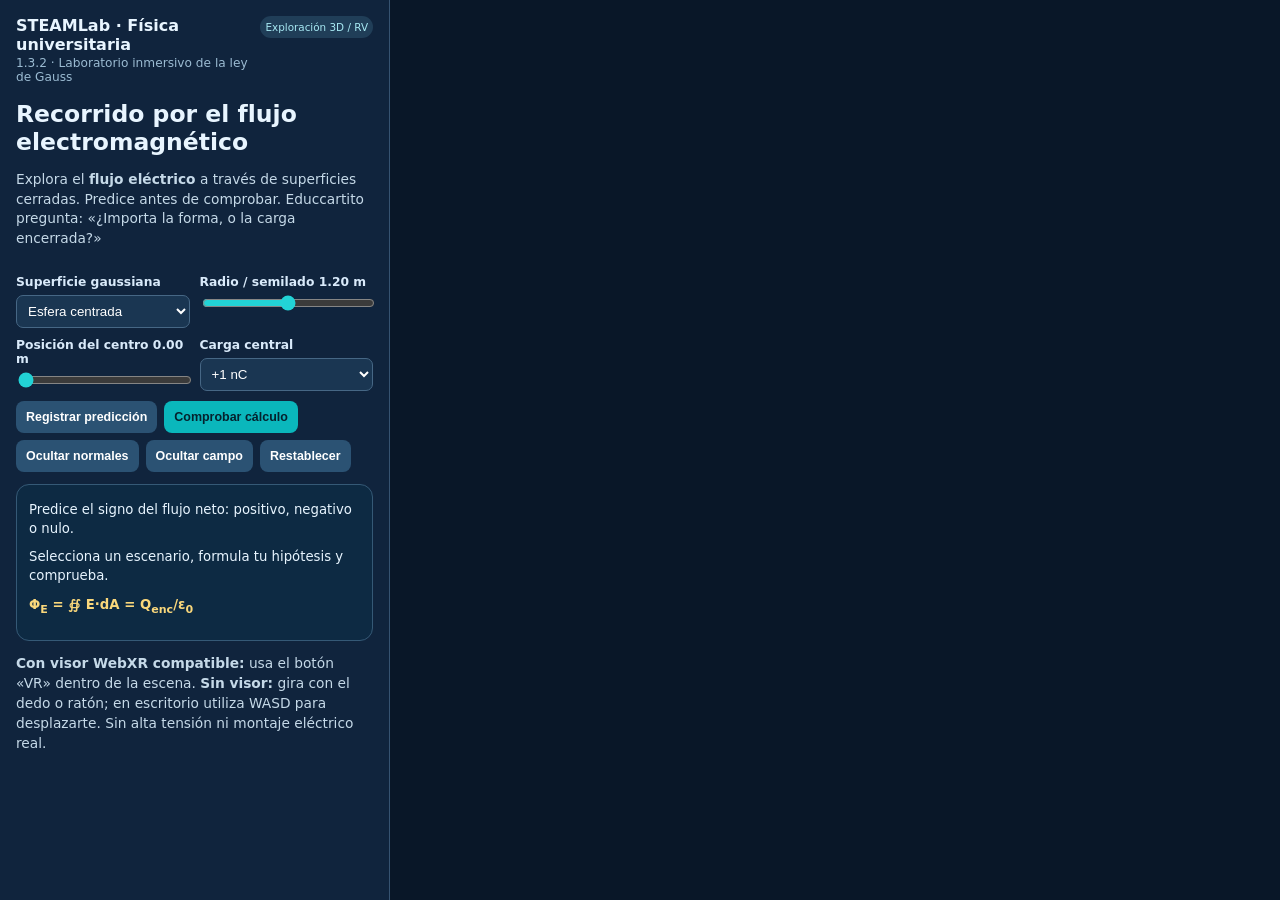
==== index.html @ 72cfc0a8 "Add files via upload" ====
<!doctype html><html lang="es"><head><meta charset="utf-8"><meta name="viewport" content="width=device-width,initial-scale=1,viewport-fit=cover"><meta name="theme-color" content="#08182c"><title>STEAMLab RV · Laboratorio del flujo eléctrico</title><link rel="stylesheet" href="./estilo.css"><script src="https://aframe.io/releases/1.7.1/aframe.min.js"></script><script defer src="./laboratorio.js"></script></head>
<body>
<div id="ui"><header><div><strong>STEAMLab · Física universitaria</strong><small>1.3.2 · Laboratorio inmersivo de la ley de Gauss</small></div><span id="tipo">Exploración 3D / RV</span></header><section class="intro"><h1>Recorrido por el flujo electromagnético</h1><p>Explora el <b>flujo eléctrico</b> a través de superficies cerradas. Predice antes de comprobar. Educcartito pregunta: «¿Importa la forma, o la carga encerrada?»</p></section><section class="controls" aria-label="Configuración del experimento"><label>Superficie gaussiana<select id="forma"><option value="esfera">Esfera centrada</option><option value="cubo">Cubo centrado</option><option value="desplazada">Esfera desplazada</option></select></label><label>Radio / semilado <output id="radOut">1.20</output> m<input id="radio" type="range" min="0.70" max="1.70" value="1.20" step="0.05"></label><label>Posición del centro <output id="desOut">0.00</output> m<input id="desplaz" type="range" min="0" max="2.40" value="0" step="0.1"></label><label>Carga central<select id="carga"><option value="1">+1 nC</option><option value="-1">−1 nC</option><option value="0">Sin carga</option></select></label><div class="actions"><button id="predice">Registrar predicción</button><button id="verifica">Comprobar cálculo</button><button id="normales">Ocultar normales</button><button id="lineas">Ocultar campo</button><button id="reset">Restablecer</button></div></section><section class="result" aria-live="polite"><div id="pregunta">Predice el signo del flujo neto: positivo, negativo o nulo.</div><div id="predbox" hidden><label>Mi predicción<select id="pronostico"><option value="positivo">Positivo</option><option value="negativo">Negativo</option><option value="nulo">Nulo</option></select></label><button id="guardar">Guardar hipótesis</button></div><div id="respuesta">Selecciona un escenario, formula tu hipótesis y comprueba.</div><div class="math" id="ecuacion">Φ<sub>E</sub> = ∯ E·dA = Q<sub>enc</sub>/ε<sub>0</sub></div></section><p class="foot"><b>Con visor WebXR compatible:</b> usa el botón «VR» dentro de la escena. <b>Sin visor:</b> gira con el dedo o ratón; en escritorio utiliza WASD para desplazarte. Sin alta tensión ni montaje eléctrico real.</p></div>
<div id="scene-wrap"><a-scene embedded renderer="antialias: true; colorManagement: true" xr-mode-ui="XRMode: vr" background="color: #091728" fog="type: exponential; color: #091728; density: .012" gauss-lab>
<a-entity light="type: ambient; intensity: 0.85; color: #bedaff"></a-entity><a-entity light="type: directional; intensity: 1.2; color: #ffffff" position="-4 8 5"></a-entity>
<a-entity id="rig" position="0 1.6 4.3"><a-entity id="cam" camera look-controls wasd-controls="acceleration:12"><a-entity cursor="fuse: true; fuseTimeout: 1200" raycaster="objects: .interactable; far: 15" geometry="primitive: ring; radiusInner: 0.009; radiusOuter:0.014" material="color:#eafaff; shader: flat; opacity:.85" position="0 0 -1"></a-entity></a-entity><a-entity laser-controls="hand: right" raycaster="objects: .interactable"></a-entity><a-entity laser-controls="hand: left" raycaster="objects: .interactable"></a-entity></a-entity>
<a-plane position="0 -1.25 -1.3" rotation="-90 0 0" width="70" height="70" color="#10293d" material="roughness:.8"></a-plane><a-entity id="world" position="0 1.25 -1.3"></a-entity>
<a-entity id="vrmenu" position="-2.6 1.45 -2.6" rotation="0 20 0">
  <a-plane width="1.55" height="2.16" color="#173c56" material="opacity:.92" position="0 0 0"></a-plane>
  <a-text value="ESTACIONES RV" align="center" color="#e7fbff" width="1.7" position="0 .91 .015"></a-text>
  <a-plane class="interactable" data-op="esfera" width="1.32" height=".30" color="#177aa1" position="0 .51 .028"></a-plane><a-text value="1 · ESFERA" align="center" color="white" width="1.65" position="0 .51 .04"></a-text>
  <a-plane class="interactable" data-op="cubo" width="1.32" height=".30" color="#177aa1" position="0 .12 .028"></a-plane><a-text value="2 · CUBO" align="center" color="white" width="1.65" position="0 .12 .04"></a-text>
  <a-plane class="interactable" data-op="desplazada" width="1.32" height=".30" color="#177aa1" position="0 -.27 .028"></a-plane><a-text value="3 · DESPLAZADA" align="center" color="white" width="1.65" position="0 -.27 .04"></a-text>
  <a-plane class="interactable" data-op="verificar" width="1.32" height=".30" color="#935b22" position="0 -.66 .028"></a-plane><a-text value="COMPROBAR" align="center" color="white" width="1.65" position="0 -.66 .04"></a-text>
</a-entity><a-text value="CAMPO ELECTRICO  |  LEY DE GAUSS" align="center" color="#9eeaff" width="6" position="0 3.3 -3.5"></a-text><a-text id="insideText" value="Q encerrada: +1 nC" align="center" color="#fff6bb" width="3.8" position="0 2.7 -3.0"></a-text>
</a-scene></div>
</body></html>
---- estilo.css ----
:root{font-family:system-ui,-apple-system,Segoe UI,sans-serif;color:#e8f5ff;background:#08182c}*{box-sizing:border-box}html,body{margin:0;min-height:100%}body{display:grid;grid-template-columns:minmax(300px,390px) minmax(0,1fr);height:100dvh;overflow:hidden}#ui{background:#10243d;overflow:auto;border-right:1px solid #365371;padding:16px;z-index:5}header{display:flex;justify-content:space-between;gap:10px;align-items:start}header strong{font-size:1rem}header small{display:block;font-size:.76rem;color:#9bbbd2;margin-top:2px}#tipo{font-size:.65rem;border-radius:999px;background:#203e58;padding:5px;color:#a7e9f3;white-space:nowrap}.intro h1{font-size:1.47rem;line-height:1.17;margin:17px 0 6px}.intro p,.foot{color:#c5d9e8;font-size:.86rem;line-height:1.44}.controls{display:grid;grid-template-columns:1fr 1fr;gap:10px;padding:12px 0}.controls label,.result label{font-size:.77rem;font-weight:700;color:#d9eafa}select,input[type=range]{display:block;width:100%;margin-top:6px}select{border:1px solid #466785;border-radius:7px;background:#1a3652;color:white;padding:7px}input[type=range]{accent-color:#22d3d6}.actions{grid-column:1/-1;display:flex;gap:7px;flex-wrap:wrap}button{cursor:pointer;border:0;border-radius:8px;background:#2b5273;color:white;font-weight:750;padding:9px 10px;font-size:.78rem}#verifica{background:#0ab7bc;color:#05222e}button:focus-visible,select:focus-visible{outline:2px solid #f9d77b;outline-offset:2px}.result{border:1px solid #355976;background:#0d2a43;padding:12px;border-radius:13px;font-size:.83rem;line-height:1.42}.result>div{margin:4px 0 10px}#predbox{padding:10px;background:#153a56;border-radius:8px}.math{color:#f9d77b;font-weight:750}.foot{margin-bottom:0}#scene-wrap{min-width:0;position:relative;overflow:hidden;background:#091728}a-scene{width:100%;height:100%}@media(max-width:850px){body{display:flex;flex-direction:column;height:100dvh}#ui{flex:0 0 auto;max-height:48dvh;padding:10px 12px;border-right:0;border-bottom:1px solid #365371}header small{font-size:.67rem}.intro h1{margin:8px 0 4px;font-size:1.09rem}.intro p{font-size:.76rem;margin:0}.controls{grid-template-columns:1fr 1fr;gap:6px;padding:8px 0}.controls label{font-size:.7rem}.controls select{padding:6px}.controls .actions{gap:5px}.actions button{padding:7px;font-size:.68rem}.result{font-size:.75rem;padding:8px}.result>div{margin:2px 0 5px}.foot{font-size:.7rem;margin:6px 0 0}#scene-wrap{flex:1;min-height:0}}@media(max-width:420px){#ui{max-height:49dvh}.controls{gap:5px}.actions button{font-size:.65rem}}
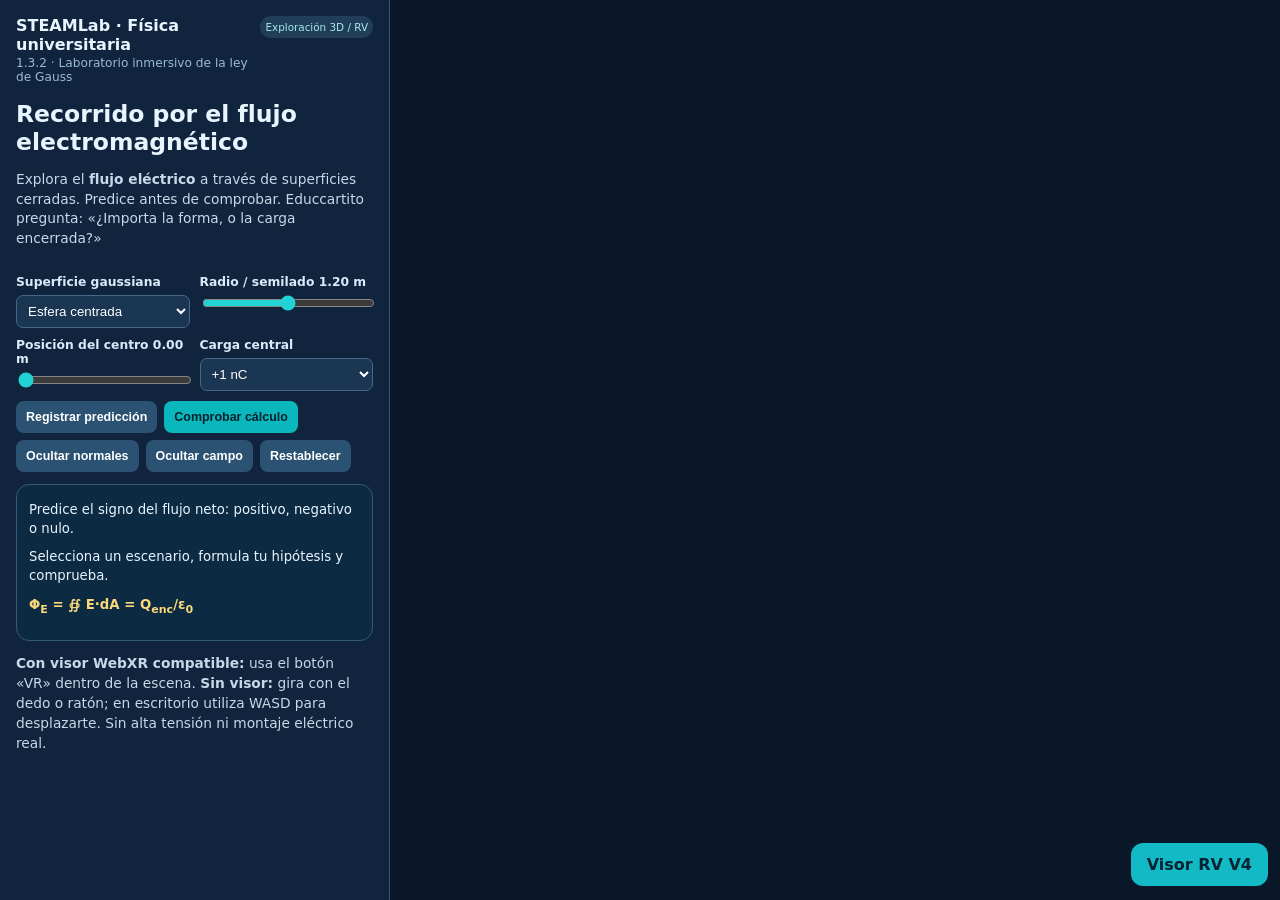
==== commit ef86f167: "Add files via upload" ====
--- a/index.html
+++ b/index.html
@@ -1,9 +1,9 @@
 <!doctype html><html lang="es"><head><meta charset="utf-8"><meta name="viewport" content="width=device-width,initial-scale=1,viewport-fit=cover"><meta name="theme-color" content="#08182c"><title>STEAMLab RV · Laboratorio del flujo eléctrico</title><link rel="stylesheet" href="./estilo.css"><script src="https://aframe.io/releases/1.7.1/aframe.min.js"></script><script defer src="./laboratorio.js"></script></head>
 <body>
 <div id="ui"><header><div><strong>STEAMLab · Física universitaria</strong><small>1.3.2 · Laboratorio inmersivo de la ley de Gauss</small></div><span id="tipo">Exploración 3D / RV</span></header><section class="intro"><h1>Recorrido por el flujo electromagnético</h1><p>Explora el <b>flujo eléctrico</b> a través de superficies cerradas. Predice antes de comprobar. Educcartito pregunta: «¿Importa la forma, o la carga encerrada?»</p></section><section class="controls" aria-label="Configuración del experimento"><label>Superficie gaussiana<select id="forma"><option value="esfera">Esfera centrada</option><option value="cubo">Cubo centrado</option><option value="desplazada">Esfera desplazada</option></select></label><label>Radio / semilado <output id="radOut">1.20</output> m<input id="radio" type="range" min="0.70" max="1.70" value="1.20" step="0.05"></label><label>Posición del centro <output id="desOut">0.00</output> m<input id="desplaz" type="range" min="0" max="2.40" value="0" step="0.1"></label><label>Carga central<select id="carga"><option value="1">+1 nC</option><option value="-1">−1 nC</option><option value="0">Sin carga</option></select></label><div class="actions"><button id="predice">Registrar predicción</button><button id="verifica">Comprobar cálculo</button><button id="normales">Ocultar normales</button><button id="lineas">Ocultar campo</button><button id="reset">Restablecer</button></div></section><section class="result" aria-live="polite"><div id="pregunta">Predice el signo del flujo neto: positivo, negativo o nulo.</div><div id="predbox" hidden><label>Mi predicción<select id="pronostico"><option value="positivo">Positivo</option><option value="negativo">Negativo</option><option value="nulo">Nulo</option></select></label><button id="guardar">Guardar hipótesis</button></div><div id="respuesta">Selecciona un escenario, formula tu hipótesis y comprueba.</div><div class="math" id="ecuacion">Φ<sub>E</sub> = ∯ E·dA = Q<sub>enc</sub>/ε<sub>0</sub></div></section><p class="foot"><b>Con visor WebXR compatible:</b> usa el botón «VR» dentro de la escena. <b>Sin visor:</b> gira con el dedo o ratón; en escritorio utiliza WASD para desplazarte. Sin alta tensión ni montaje eléctrico real.</p></div>
-<div id="scene-wrap"><a-scene embedded renderer="antialias: true; colorManagement: true" xr-mode-ui="XRMode: vr" background="color: #091728" fog="type: exponential; color: #091728; density: .012" gauss-lab>
+<div id="scene-wrap"><div class="viewbar"><span>Laboratorio 3D · mueve con el dedo</span><button id="centrar">Centrar vista</button><a class="visorlink" href="./visor-cardboard.html">🥽 Modo visor horizontal</a></div><a-scene embedded renderer="antialias: true; colorManagement: true" xr-mode-ui="XRMode: vr" background="color: #091728" fog="type: exponential; color: #091728; density: .012" gauss-lab>
 <a-entity light="type: ambient; intensity: 0.85; color: #bedaff"></a-entity><a-entity light="type: directional; intensity: 1.2; color: #ffffff" position="-4 8 5"></a-entity>
-<a-entity id="rig" position="0 1.6 4.3"><a-entity id="cam" camera look-controls wasd-controls="acceleration:12"><a-entity cursor="fuse: true; fuseTimeout: 1200" raycaster="objects: .interactable; far: 15" geometry="primitive: ring; radiusInner: 0.009; radiusOuter:0.014" material="color:#eafaff; shader: flat; opacity:.85" position="0 0 -1"></a-entity></a-entity><a-entity laser-controls="hand: right" raycaster="objects: .interactable"></a-entity><a-entity laser-controls="hand: left" raycaster="objects: .interactable"></a-entity></a-entity>
+<a-entity id="rig" position="0 1.6 4.3"><a-entity id="cam" camera look-controls="magicWindowTrackingEnabled: false; touchEnabled: true" wasd-controls="acceleration:12"><a-entity cursor="fuse: true; fuseTimeout: 1200" raycaster="objects: .interactable; far: 15" geometry="primitive: ring; radiusInner: 0.009; radiusOuter:0.014" material="color:#eafaff; shader: flat; opacity:.85" position="0 0 -1"></a-entity></a-entity><a-entity laser-controls="hand: right" raycaster="objects: .interactable"></a-entity><a-entity laser-controls="hand: left" raycaster="objects: .interactable"></a-entity></a-entity>
 <a-plane position="0 -1.25 -1.3" rotation="-90 0 0" width="70" height="70" color="#10293d" material="roughness:.8"></a-plane><a-entity id="world" position="0 1.25 -1.3"></a-entity>
 <a-entity id="vrmenu" position="-2.6 1.45 -2.6" rotation="0 20 0">
   <a-plane width="1.55" height="2.16" color="#173c56" material="opacity:.92" position="0 0 0"></a-plane>
@@ -12,6 +12,6 @@
   <a-plane class="interactable" data-op="cubo" width="1.32" height=".30" color="#177aa1" position="0 .12 .028"></a-plane><a-text value="2 · CUBO" align="center" color="white" width="1.65" position="0 .12 .04"></a-text>
   <a-plane class="interactable" data-op="desplazada" width="1.32" height=".30" color="#177aa1" position="0 -.27 .028"></a-plane><a-text value="3 · DESPLAZADA" align="center" color="white" width="1.65" position="0 -.27 .04"></a-text>
   <a-plane class="interactable" data-op="verificar" width="1.32" height=".30" color="#935b22" position="0 -.66 .028"></a-plane><a-text value="COMPROBAR" align="center" color="white" width="1.65" position="0 -.66 .04"></a-text>
-</a-entity><a-text value="CAMPO ELECTRICO  |  LEY DE GAUSS" align="center" color="#9eeaff" width="6" position="0 3.3 -3.5"></a-text><a-text id="insideText" value="Q encerrada: +1 nC" align="center" color="#fff6bb" width="3.8" position="0 2.7 -3.0"></a-text>
+</a-entity><a-text id="titulo3d" value="CAMPO ELECTRICO  |  LEY DE GAUSS" align="center" color="#9eeaff" width="6" position="0 3.3 -3.5"></a-text><a-text id="insideText" value="Q encerrada: +1 nC" align="center" color="#fff6bb" width="3.8" position="0 2.7 -3.0"></a-text>
 </a-scene></div>
-</body></html>
+<div style="position:fixed;right:12px;bottom:14px;z-index:999"><a href="./visor-cardboard.html" style="display:inline-block;background:#11bac5;color:#052332;padding:12px 16px;border-radius:12px;font-weight:bold;text-decoration:none">Visor RV V4</a></div></body></html>
--- a/estilo.css
+++ b/estilo.css
@@ -1 +1,26 @@
 :root{font-family:system-ui,-apple-system,Segoe UI,sans-serif;color:#e8f5ff;background:#08182c}*{box-sizing:border-box}html,body{margin:0;min-height:100%}body{display:grid;grid-template-columns:minmax(300px,390px) minmax(0,1fr);height:100dvh;overflow:hidden}#ui{background:#10243d;overflow:auto;border-right:1px solid #365371;padding:16px;z-index:5}header{display:flex;justify-content:space-between;gap:10px;align-items:start}header strong{font-size:1rem}header small{display:block;font-size:.76rem;color:#9bbbd2;margin-top:2px}#tipo{font-size:.65rem;border-radius:999px;background:#203e58;padding:5px;color:#a7e9f3;white-space:nowrap}.intro h1{font-size:1.47rem;line-height:1.17;margin:17px 0 6px}.intro p,.foot{color:#c5d9e8;font-size:.86rem;line-height:1.44}.controls{display:grid;grid-template-columns:1fr 1fr;gap:10px;padding:12px 0}.controls label,.result label{font-size:.77rem;font-weight:700;color:#d9eafa}select,input[type=range]{display:block;width:100%;margin-top:6px}select{border:1px solid #466785;border-radius:7px;background:#1a3652;color:white;padding:7px}input[type=range]{accent-color:#22d3d6}.actions{grid-column:1/-1;display:flex;gap:7px;flex-wrap:wrap}button{cursor:pointer;border:0;border-radius:8px;background:#2b5273;color:white;font-weight:750;padding:9px 10px;font-size:.78rem}#verifica{background:#0ab7bc;color:#05222e}button:focus-visible,select:focus-visible{outline:2px solid #f9d77b;outline-offset:2px}.result{border:1px solid #355976;background:#0d2a43;padding:12px;border-radius:13px;font-size:.83rem;line-height:1.42}.result>div{margin:4px 0 10px}#predbox{padding:10px;background:#153a56;border-radius:8px}.math{color:#f9d77b;font-weight:750}.foot{margin-bottom:0}#scene-wrap{min-width:0;position:relative;overflow:hidden;background:#091728}a-scene{width:100%;height:100%}@media(max-width:850px){body{display:flex;flex-direction:column;height:100dvh}#ui{flex:0 0 auto;max-height:48dvh;padding:10px 12px;border-right:0;border-bottom:1px solid #365371}header small{font-size:.67rem}.intro h1{margin:8px 0 4px;font-size:1.09rem}.intro p{font-size:.76rem;margin:0}.controls{grid-template-columns:1fr 1fr;gap:6px;padding:8px 0}.controls label{font-size:.7rem}.controls select{padding:6px}.controls .actions{gap:5px}.actions button{padding:7px;font-size:.68rem}.result{font-size:.75rem;padding:8px}.result>div{margin:2px 0 5px}.foot{font-size:.7rem;margin:6px 0 0}#scene-wrap{flex:1;min-height:0}}@media(max-width:420px){#ui{max-height:49dvh}.controls{gap:5px}.actions button{font-size:.65rem}}
+
+/* V2: móvil con visor independiente y controles no superpuestos */
+.viewbar{display:none;align-items:center;justify-content:space-between;gap:6px;background:#0a2037;padding:7px 12px;min-height:44px}
+.viewbar span{font-size:.78rem;color:#b9e5f3}.viewbar button{padding:7px 10px}
+#scene-wrap>a-scene{display:block}
+@media(max-width:850px){
+ body{display:block;height:auto;min-height:100dvh;overflow:auto}
+ #ui{max-height:none;overflow:visible;padding:10px 12px}
+ #scene-wrap{display:flex;flex-direction:column;width:100%;height:clamp(330px,65dvh,600px);min-height:330px;overflow:hidden}
+ #scene-wrap .viewbar{display:flex;flex:none}
+ #scene-wrap a-scene{flex:1;min-height:0;height:calc(100% - 44px)!important}
+ .intro p{display:none}
+ .intro h1{font-size:1.12rem;margin:6px 0}
+ .controls{padding:6px 0}
+ .foot{display:none}
+ .result{padding:7px 9px}
+ .result #respuesta{font-size:.74rem}
+ }
+@media(max-width:420px){#ui{padding:8px 10px}#scene-wrap{height:60dvh;min-height:340px}.viewbar span{font-size:.72rem}}
+
+/* En VR de escritorio, liberar el área del visor */
+body.vr-active #ui,body.vr-active .viewbar{display:none!important}
+body.vr-active #scene-wrap{height:100dvh!important;width:100vw!important}
+
+.visorlink{font-size:.78rem;background:#15b8c7;color:#05222e;text-decoration:none;padding:9px 12px;border-radius:8px;font-weight:800;white-space:nowrap}.viewbar{flex-wrap:wrap}.viewbar span{flex:1}
